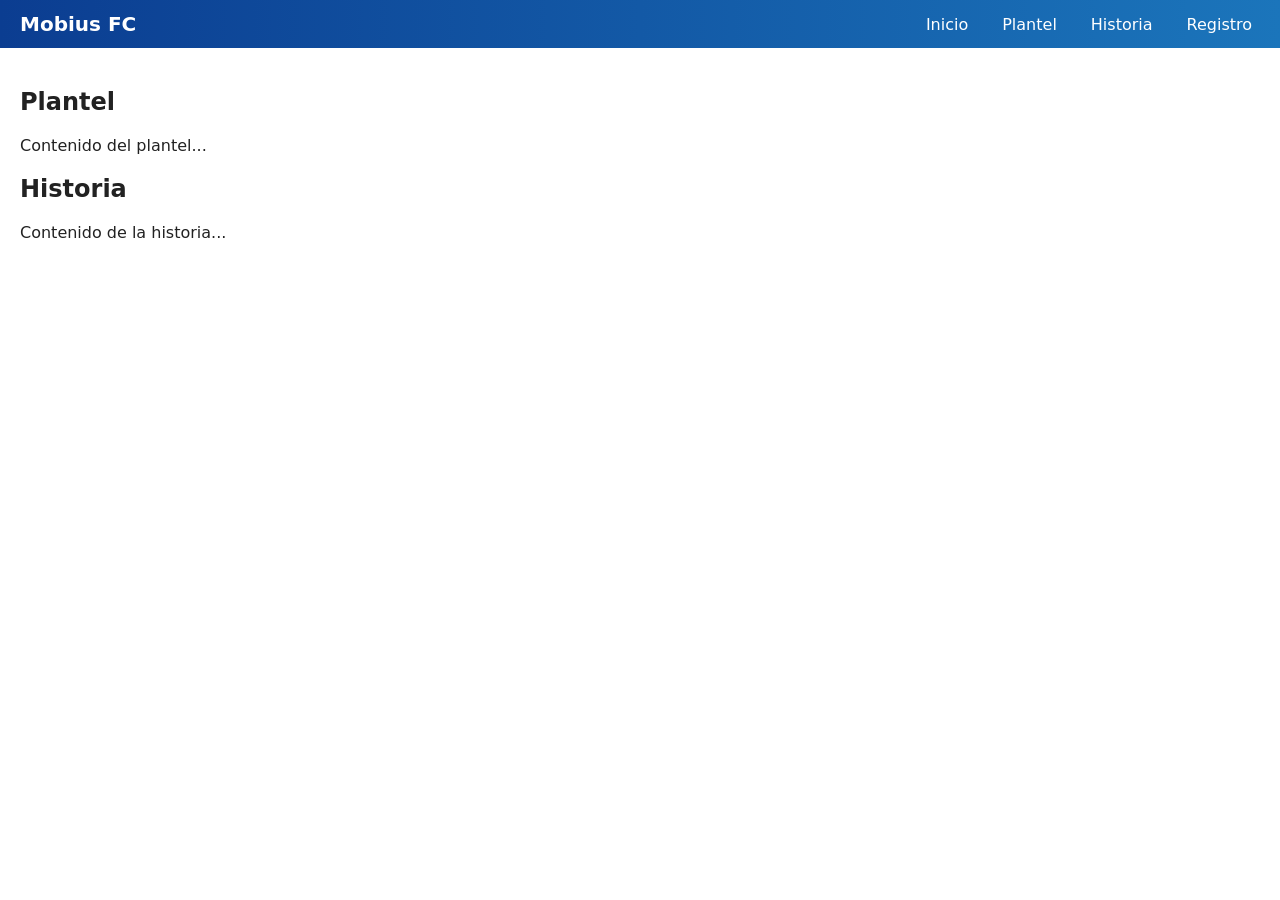
==== index.html @ d7755f8f "etapa1: estructura inicial del sitio con barra de navegación" ====
<!DOCTYPE html>
<html lang="en">
<head>
    <meta charset="UTF-8">
    <meta name="viewport" content="width=device-width, initial-scale=1.0">
    <title>Mobius FC</title>
    <link rel="stylesheet" href="style.css">
</head>
<body>
    <nav class="navbar">
        <div class="nav-brand">Mobius FC</div>
        <ul class="nav-links">
            <li><a href="index.html">Inicio</a></li>
            <li><a href="#plantel">Plantel</a></li>
            <li><a href="#historia">Historia</a></li>
            <li><a href="registro.html">Registro</a></li>
        </ul>
    </nav>

    <main>
        <section id="plantel">
            <h2>Plantel</h2>
            <p>Contenido del plantel...</p>
        </section>
        <section id="historia">
            <h2>Historia</h2>
            <p>Contenido de la historia...</p>
        </section>
    </main>
</body>
</html>
---- style.css ----
/* Estilos base */
*{box-sizing:border-box}
body{font-family:Inter,system-ui,Arial,Helvetica,sans-serif;margin:0;color:#222}

/* Barra de navegación */
.navbar{display:flex;align-items:center;justify-content:space-between;padding:12px 20px;background:linear-gradient(90deg,#0b3d91,#1b75bb);color:#fff}
.nav-brand{font-weight:700;font-size:1.25rem}
.nav-links{list-style:none;margin:0;padding:0;display:flex;gap:18px}
.nav-links a{color:#fff;text-decoration:none;padding:6px 8px;border-radius:4px}
.nav-links a:hover{background:rgba(255,255,255,0.08)}

/* Layout de contenido */
main{padding:20px}

/* Responsive: en pantallas pequeñas apilar links debajo del logo */
@media (max-width:600px){
	.navbar{flex-direction:column;align-items:flex-start;gap:10px}
	.nav-links{flex-direction:column;width:100%}
	.nav-links li{width:100%}
	.nav-links a{display:block;width:100%;padding:10px 12px}
}
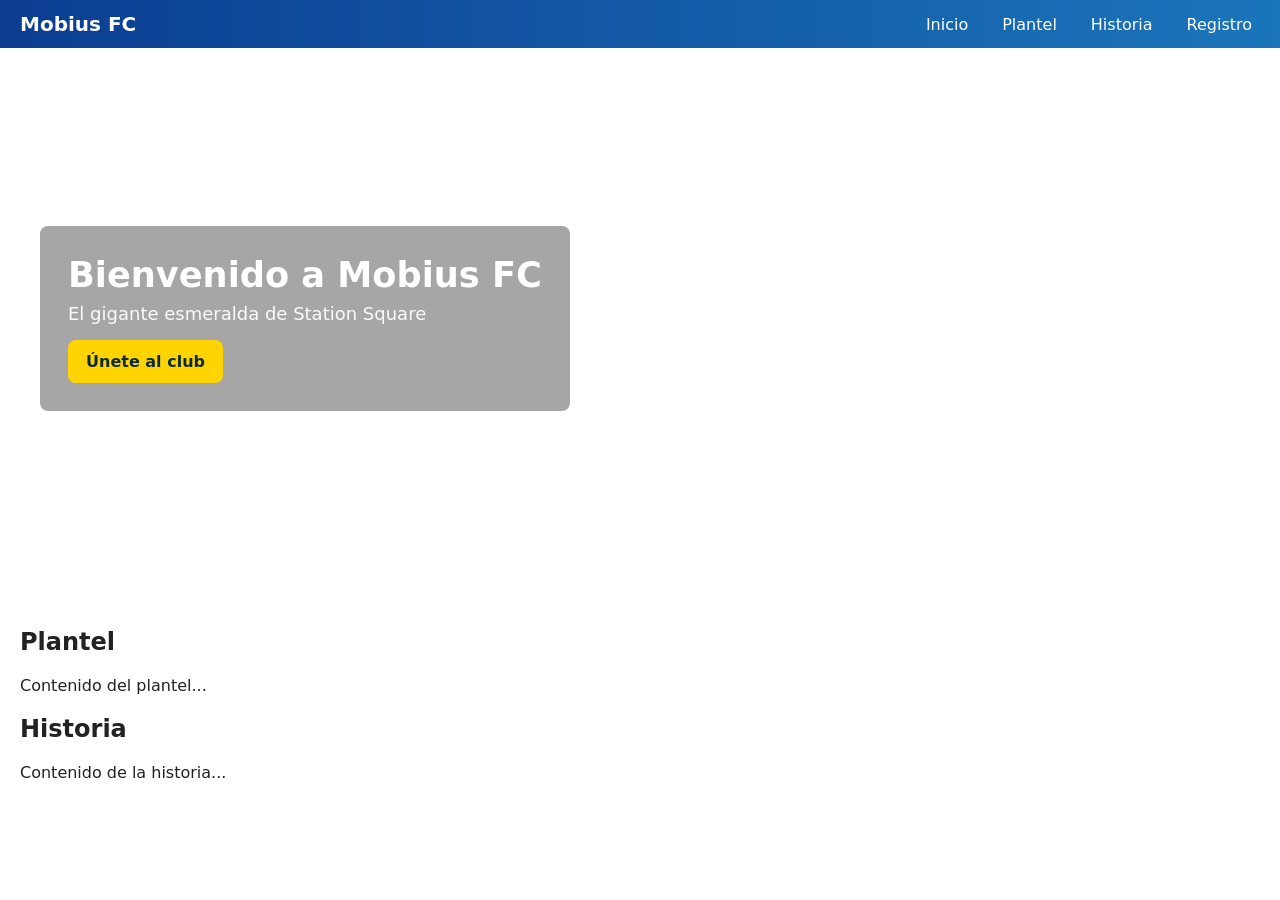
==== commit 6cfc389d: "etapa1: estructura inicial y hero del sitio" ====
--- a/index.html
+++ b/index.html
@@ -17,6 +17,15 @@
         </ul>
     </nav>
 
+    <!-- Hero section -->
+    <section id="hero" class="hero">
+        <div class="hero-overlay">
+            <h1>Bienvenido a Mobius FC</h1>
+            <p class="lead">El gigante esmeralda de Station Square</p>
+            <a class="btn-cta" href="registro.html">Únete al club</a>
+        </div>
+    </section>
+
     <main>
         <section id="plantel">
             <h2>Plantel</h2>
--- a/style.css
+++ b/style.css
@@ -20,3 +20,24 @@
 	.nav-links a{display:block;width:100%;padding:10px 12px}
 }
 
+/* Hero banner */
+.hero{height:60vh;min-height:320px;display:flex;align-items:center;color:#fff;position:relative;background-image:url('https://images.unsplash.com/photo-1502877338535-766e1452684a?auto=format&fit=crop&w=1400&q=80');background-size:cover;background-position:center}
+.hero-overlay{background:linear-gradient(180deg,rgba(0,0,0,0.35),rgba(0,0,0,0.35));padding:28px;border-radius:8px;margin-left:40px;max-width:720px}
+.hero h1{font-size:2.2rem;margin:0 0 8px}
+.lead{font-size:1.125rem;margin:0 0 16px;opacity:0.95}
+.btn-cta{display:inline-block;background:#ffd400;color:#0b2b3a;padding:12px 18px;border-radius:8px;text-decoration:none;font-weight:800}
+.btn-cta:hover{opacity:0.95}
+
+@media (max-width:800px){
+	.hero-overlay{margin-left:20px;padding:20px}
+	.hero h1{font-size:1.75rem}
+}
+
+@media (max-width:600px){
+	.hero{height:auto;padding:36px 20px;background-position:top}
+	.hero-overlay{margin:0;width:100%;background:rgba(0,0,0,0.45)}
+	.hero h1{font-size:1.5rem;text-align:center}
+	.lead{text-align:center}
+	.btn-cta{display:block;margin:14px auto 0}
+}
+
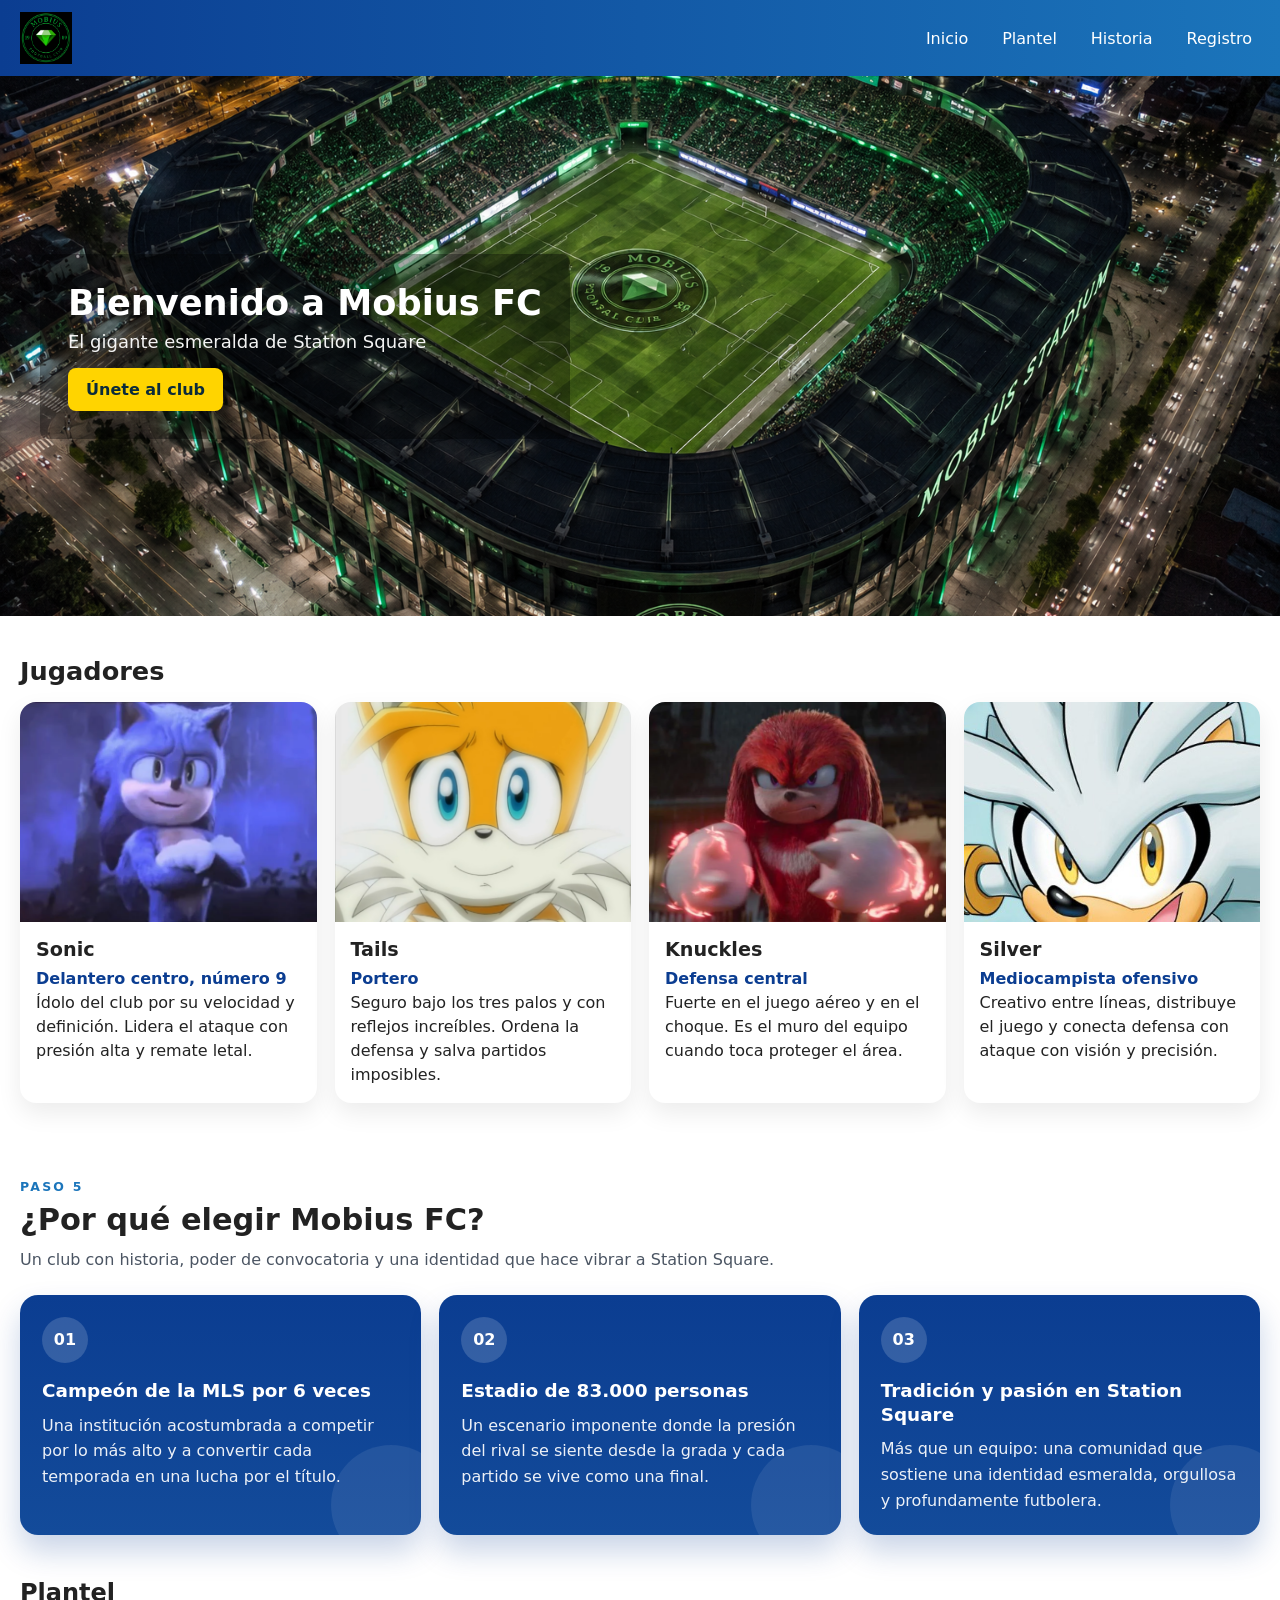
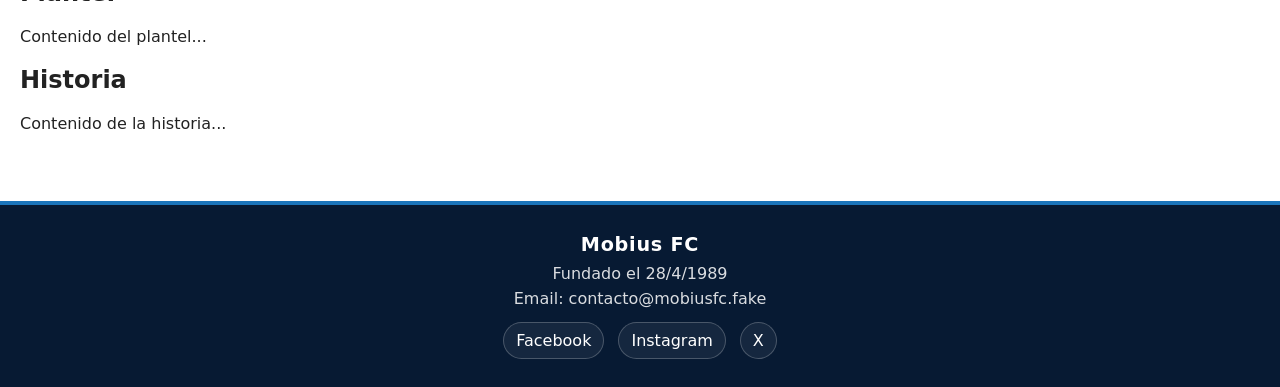
==== commit 97d88381: "etapa1: cards de jugadores y footer" ====
--- a/index.html
+++ b/index.html
@@ -8,7 +8,9 @@
 </head>
 <body>
     <nav class="navbar">
-        <div class="nav-brand">Mobius FC</div>
+        <a class="nav-brand" href="index.html" aria-label="Mobius FC">
+            <img src="assets/images/Mobius FC escudo.png" alt="Escudo de Mobius FC">
+        </a>
         <ul class="nav-links">
             <li><a href="index.html">Inicio</a></li>
             <li><a href="#plantel">Plantel</a></li>
@@ -27,6 +29,75 @@
     </section>
 
     <main>
+        <section id="jugadores" class="players-section">
+            <h2>Jugadores</h2>
+            <div class="players-grid">
+                <article class="player-card">
+                    <img src="assets/images/Sonic-smile.png" alt="Sonic jugando al fútbol">
+                    <div class="player-card-body">
+                        <h3>Sonic</h3>
+                        <p class="player-role">Delantero centro, número 9</p>
+                        <p>Ídolo del club por su velocidad y definición. Lidera el ataque con presión alta y remate letal.</p>
+                    </div>
+                </article>
+
+                <article class="player-card">
+                    <img src="assets/images/tails-smile.png" alt="Tails como portero">
+                    <div class="player-card-body">
+                        <h3>Tails</h3>
+                        <p class="player-role">Portero</p>
+                        <p>Seguro bajo los tres palos y con reflejos increíbles. Ordena la defensa y salva partidos imposibles.</p>
+                    </div>
+                </article>
+
+                <article class="player-card">
+                    <img src="assets/images/knuckles-defending.png" alt="Knuckles defendiendo">
+                    <div class="player-card-body">
+                        <h3>Knuckles</h3>
+                        <p class="player-role">Defensa central</p>
+                        <p>Fuerte en el juego aéreo y en el choque. Es el muro del equipo cuando toca proteger el área.</p>
+                    </div>
+                </article>
+
+                <article class="player-card">
+                    <img src="assets/images/Silver IDW.jpg" alt="Silver en el mediocampo">
+                    <div class="player-card-body">
+                        <h3>Silver</h3>
+                        <p class="player-role">Mediocampista ofensivo</p>
+                        <p>Creativo entre líneas, distribuye el juego y conecta defensa con ataque con visión y precisión.</p>
+                    </div>
+                </article>
+            </div>
+        </section>
+
+        <section id="porque-mobius" class="why-section">
+            <div class="why-header">
+                <p class="section-kicker">Paso 5</p>
+                <h2>¿Por qué elegir Mobius FC?</h2>
+                <p class="section-summary">Un club con historia, poder de convocatoria y una identidad que hace vibrar a Station Square.</p>
+            </div>
+
+            <div class="why-grid">
+                <article class="why-card">
+                    <span class="why-number">01</span>
+                    <h3>Campeón de la MLS por 6 veces</h3>
+                    <p>Una institución acostumbrada a competir por lo más alto y a convertir cada temporada en una lucha por el título.</p>
+                </article>
+
+                <article class="why-card">
+                    <span class="why-number">02</span>
+                    <h3>Estadio de 83.000 personas</h3>
+                    <p>Un escenario imponente donde la presión del rival se siente desde la grada y cada partido se vive como una final.</p>
+                </article>
+
+                <article class="why-card">
+                    <span class="why-number">03</span>
+                    <h3>Tradición y pasión en Station Square</h3>
+                    <p>Más que un equipo: una comunidad que sostiene una identidad esmeralda, orgullosa y profundamente futbolera.</p>
+                </article>
+            </div>
+        </section>
+
         <section id="plantel">
             <h2>Plantel</h2>
             <p>Contenido del plantel...</p>
@@ -36,5 +107,16 @@
             <p>Contenido de la historia...</p>
         </section>
     </main>
+
+    <footer class="site-footer">
+        <div class="footer-brand">Mobius FC</div>
+        <p class="footer-founded">Fundado el 28/4/1989</p>
+        <p class="footer-email">Email: contacto@mobiusfc.fake</p>
+        <div class="footer-socials" aria-label="Redes sociales falsas">
+            <a href="#" aria-label="Facebook falso">Facebook</a>
+            <a href="#" aria-label="Instagram falso">Instagram</a>
+            <a href="#" aria-label="X falso">X</a>
+        </div>
+    </footer>
 </body>
 </html>
--- a/style.css
+++ b/style.css
@@ -4,13 +4,64 @@
 
 /* Barra de navegación */
 .navbar{display:flex;align-items:center;justify-content:space-between;padding:12px 20px;background:linear-gradient(90deg,#0b3d91,#1b75bb);color:#fff}
-.nav-brand{font-weight:700;font-size:1.25rem}
+.nav-brand{display:inline-flex;align-items:center;flex:0 0 auto}
+.nav-brand img{display:block;width:52px;height:52px;object-fit:contain}
 .nav-links{list-style:none;margin:0;padding:0;display:flex;gap:18px}
 .nav-links a{color:#fff;text-decoration:none;padding:6px 8px;border-radius:4px}
 .nav-links a:hover{background:rgba(255,255,255,0.08)}
 
 /* Layout de contenido */
 main{padding:20px}
+
+/* Footer */
+.site-footer{margin-top:32px;padding:28px 20px;background:#071a33;color:#fff;text-align:center;border-top:4px solid #1b75bb}
+.footer-brand{font-size:1.2rem;font-weight:800;letter-spacing:.04em;margin-bottom:8px}
+.footer-founded,.footer-email{margin:6px 0;color:rgba(255,255,255,.85)}
+.footer-socials{display:flex;justify-content:center;gap:14px;flex-wrap:wrap;margin-top:14px}
+.footer-socials a{color:#fff;text-decoration:none;padding:8px 12px;border:1px solid rgba(255,255,255,.22);border-radius:999px;background:rgba(255,255,255,.06)}
+.footer-socials a:hover{background:rgba(255,255,255,.14)}
+
+/* Sección de jugadores */
+.players-section{padding:20px 0}
+.players-section h2{margin:0 0 16px;font-size:1.6rem}
+.players-grid{display:grid;grid-template-columns:repeat(4,minmax(0,1fr));gap:18px}
+.player-card{background:#fff;border-radius:16px;overflow:hidden;box-shadow:0 10px 24px rgba(0,0,0,0.08);display:flex;flex-direction:column}
+.player-card img{width:100%;height:220px;object-fit:cover;display:block}
+.player-card-body{padding:16px}
+.player-card-body h3{margin:0 0 6px;font-size:1.2rem}
+.player-role{margin:0 0 10px;font-weight:700;color:#0b3d91}
+.player-card-body p{margin:0;line-height:1.5}
+
+@media (max-width:1000px){
+	.players-grid{grid-template-columns:repeat(2,minmax(0,1fr))}
+}
+
+@media (max-width:600px){
+	.players-grid{grid-template-columns:1fr}
+}
+
+/* Sección por qué elegir Mobius FC */
+.why-section{padding:56px 0 24px}
+.why-header{max-width:760px;margin:0 0 22px}
+.section-kicker{margin:0 0 8px;text-transform:uppercase;letter-spacing:0.18em;font-size:.78rem;font-weight:800;color:#1b75bb}
+.why-header h2{margin:0 0 10px;font-size:1.9rem}
+.section-summary{margin:0;color:#4b5563;line-height:1.6}
+.why-grid{display:grid;grid-template-columns:repeat(3,minmax(0,1fr));gap:18px}
+.why-card{position:relative;overflow:hidden;padding:22px;border-radius:18px;background:linear-gradient(180deg,#0b3d91,#134b9a);color:#fff;box-shadow:0 16px 30px rgba(11,61,145,.22);min-height:210px}
+.why-card::before{content:"";position:absolute;inset:auto -30px -30px auto;width:120px;height:120px;border-radius:50%;background:rgba(255,255,255,.08)}
+.why-number{display:inline-flex;align-items:center;justify-content:center;width:46px;height:46px;border-radius:999px;background:rgba(255,255,255,.16);font-weight:800;margin-bottom:16px}
+.why-card h3{margin:0 0 10px;font-size:1.15rem;line-height:1.3}
+.why-card p{margin:0;color:rgba(255,255,255,.92);line-height:1.6}
+
+@media (max-width:1000px){
+	.why-grid{grid-template-columns:repeat(2,minmax(0,1fr))}
+}
+
+@media (max-width:600px){
+	.why-grid{grid-template-columns:1fr}
+	.why-section{padding-top:40px}
+	.why-header h2{font-size:1.55rem}
+}
 
 /* Responsive: en pantallas pequeñas apilar links debajo del logo */
 @media (max-width:600px){
@@ -21,7 +72,7 @@
 }
 
 /* Hero banner */
-.hero{height:60vh;min-height:320px;display:flex;align-items:center;color:#fff;position:relative;background-image:url('https://images.unsplash.com/photo-1502877338535-766e1452684a?auto=format&fit=crop&w=1400&q=80');background-size:cover;background-position:center}
+.hero{height:60vh;min-height:320px;display:flex;align-items:center;color:#fff;position:relative;background-image:url('assets/images/Mobius FC estadio.png');background-size:cover;background-position:center}
 .hero-overlay{background:linear-gradient(180deg,rgba(0,0,0,0.35),rgba(0,0,0,0.35));padding:28px;border-radius:8px;margin-left:40px;max-width:720px}
 .hero h1{font-size:2.2rem;margin:0 0 8px}
 .lead{font-size:1.125rem;margin:0 0 16px;opacity:0.95}
@@ -39,5 +90,6 @@
 	.hero h1{font-size:1.5rem;text-align:center}
 	.lead{text-align:center}
 	.btn-cta{display:block;margin:14px auto 0}
+	.nav-brand img{width:46px;height:46px}
 }
 
